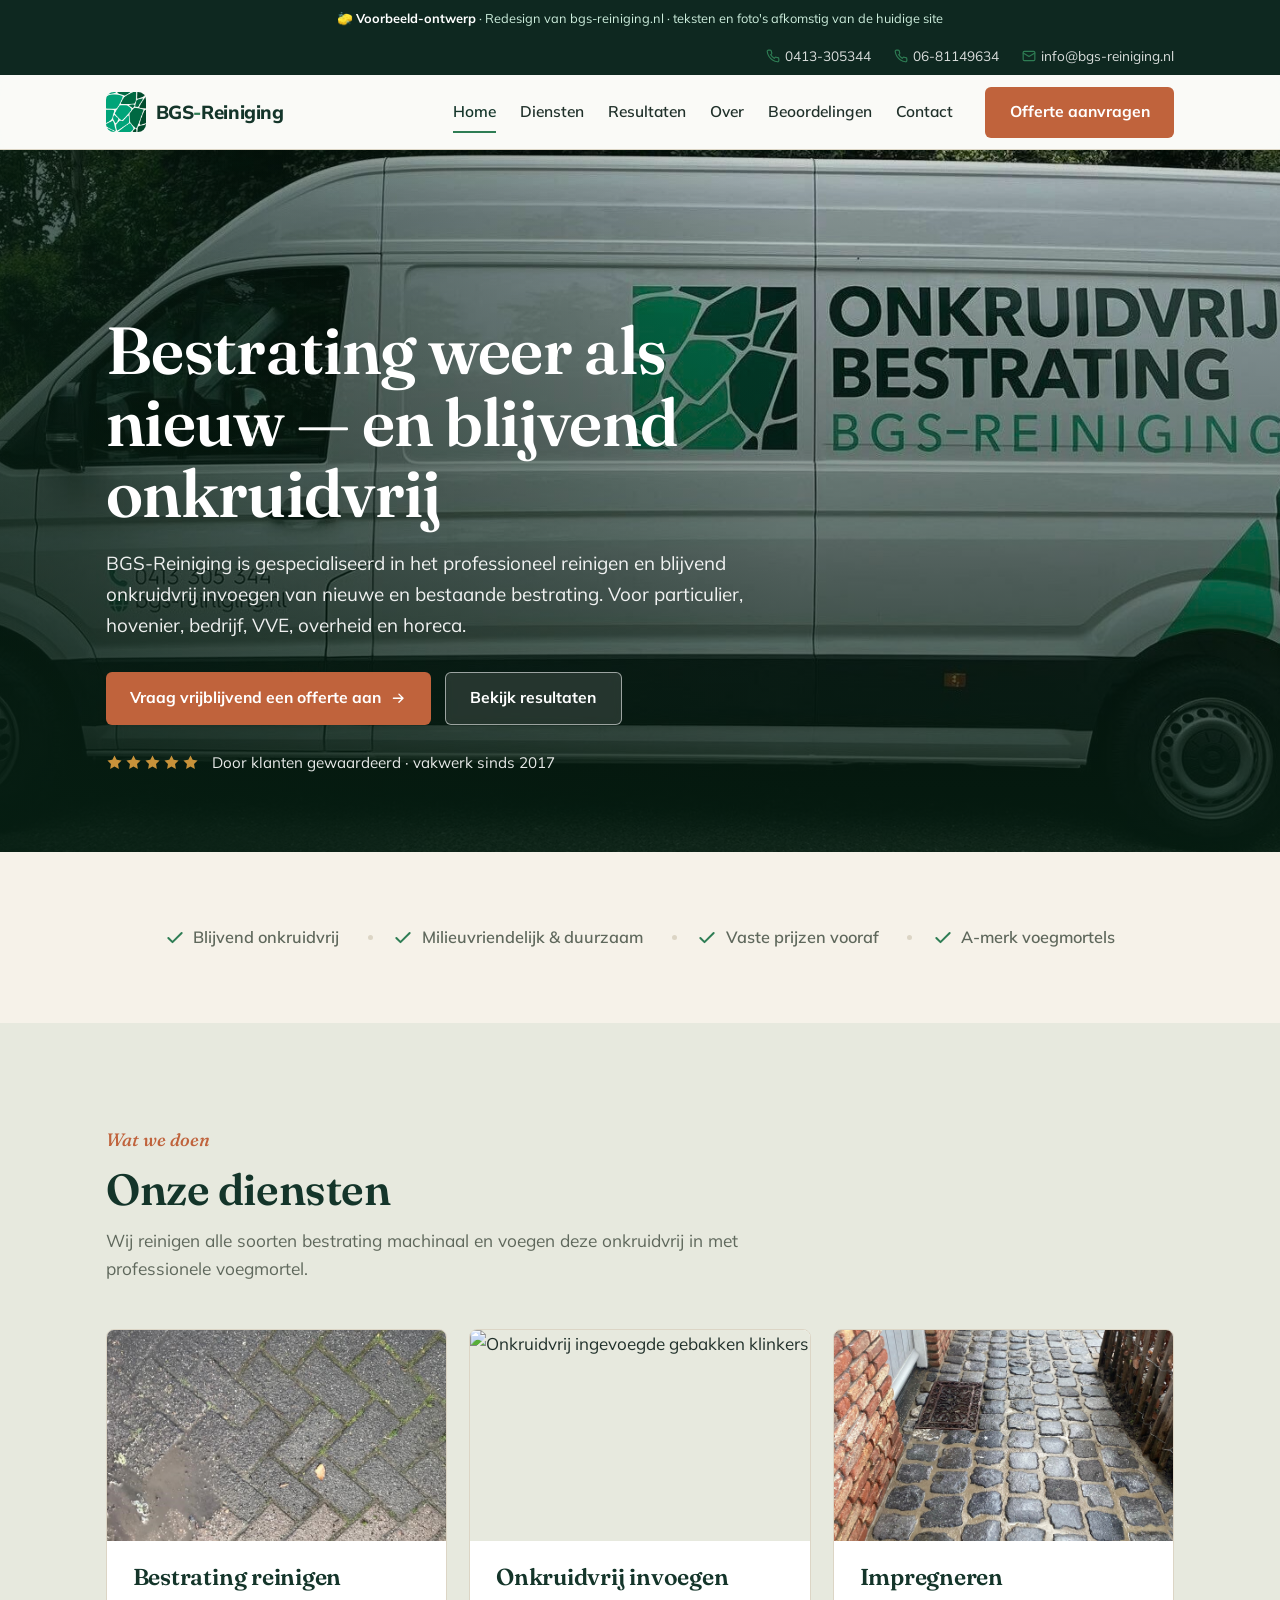
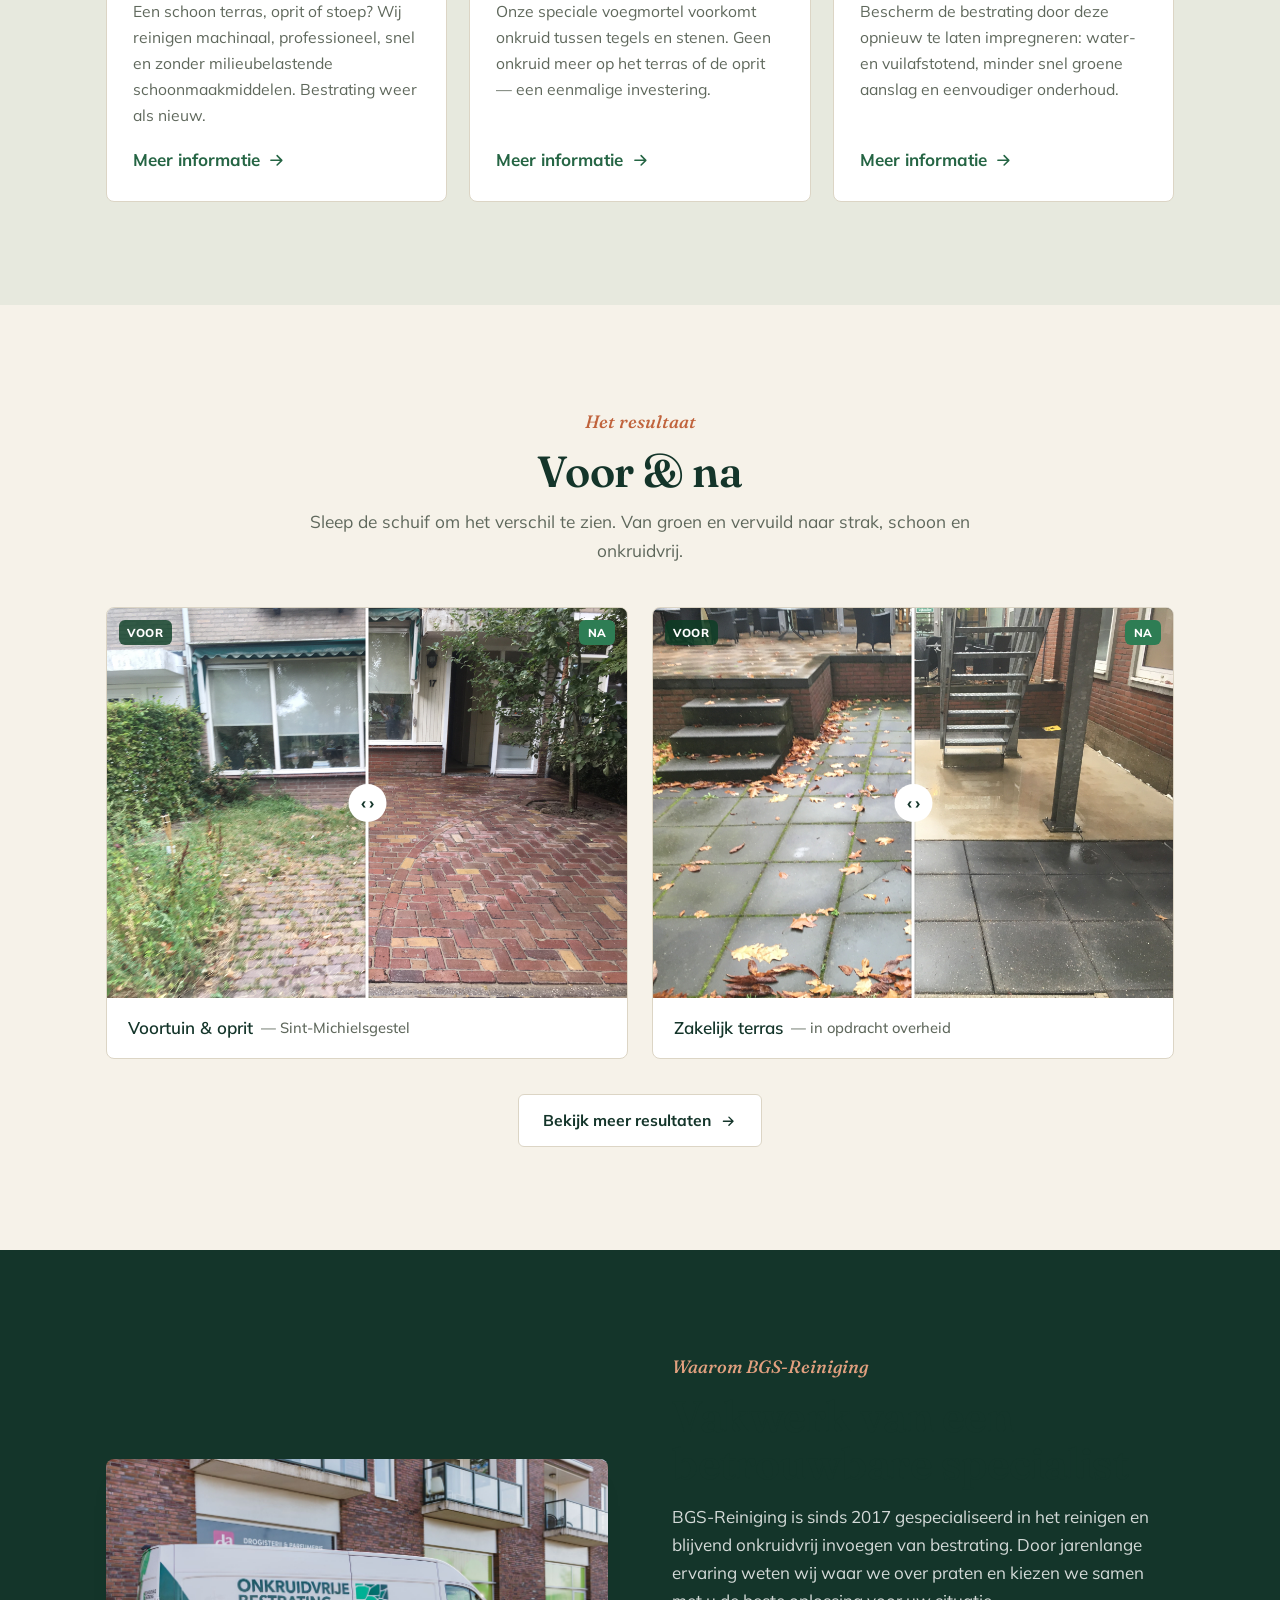
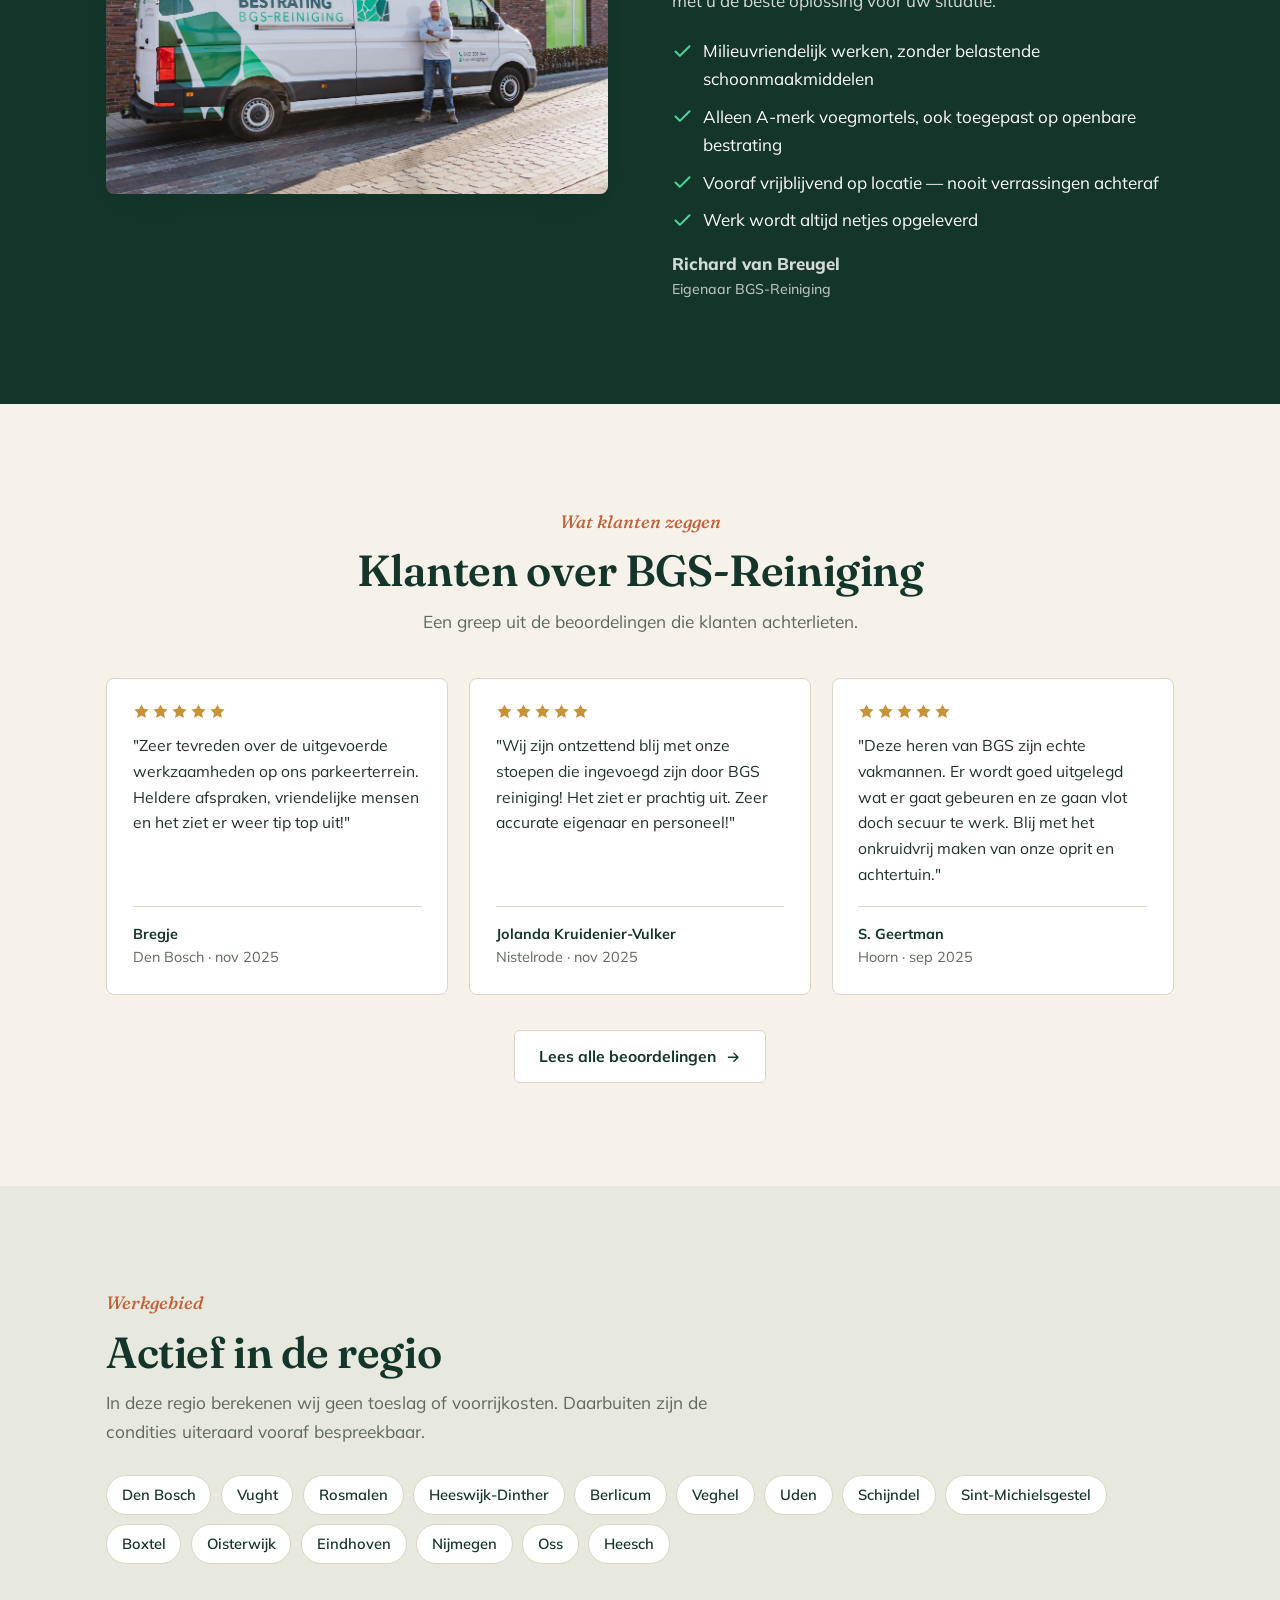
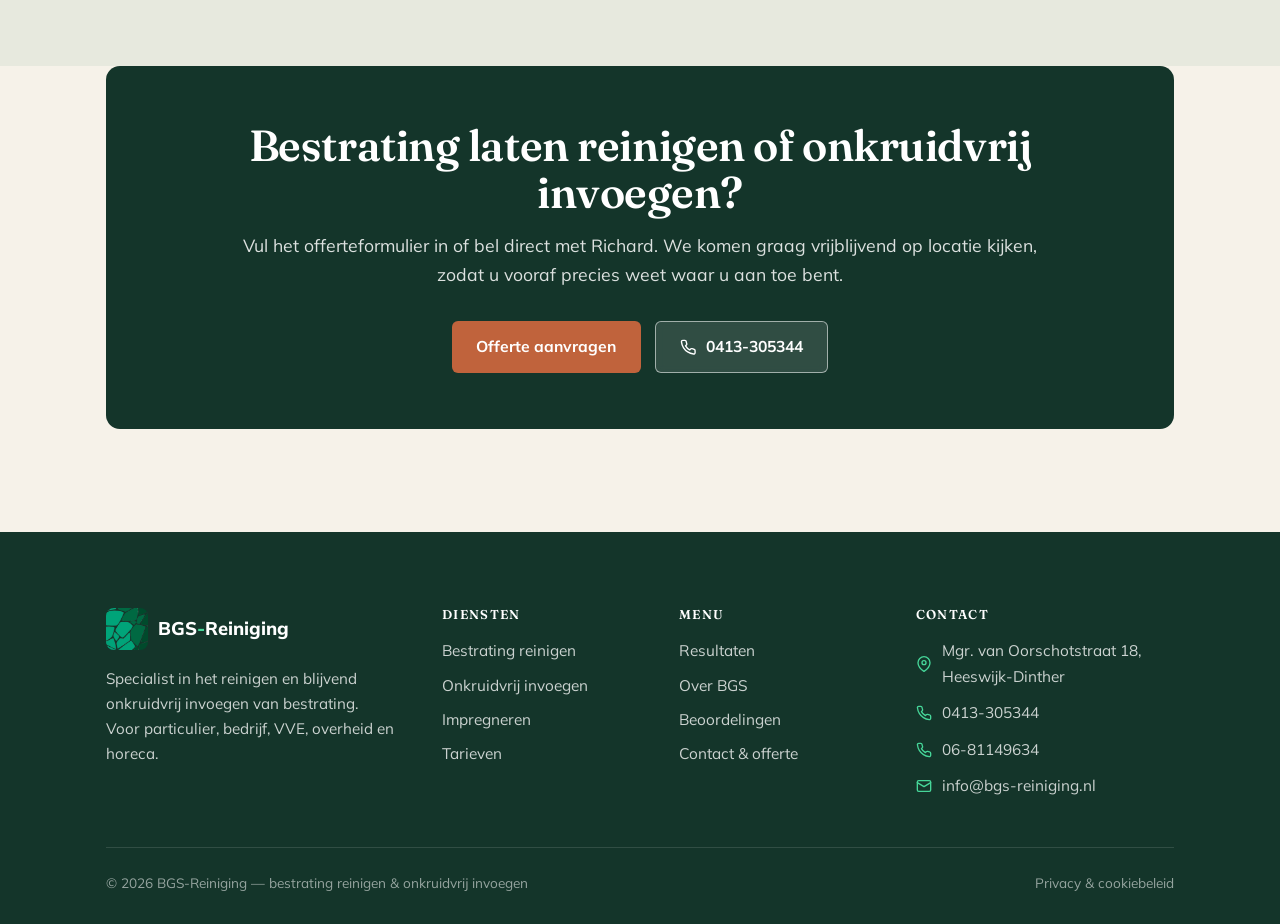
==== index.html @ 6a66f5b5 "BGS-Reiniging website" ====
<!DOCTYPE html>
<html lang="nl">
<head>
<meta charset="UTF-8">
<meta name="viewport" content="width=device-width, initial-scale=1">
<title>BGS Reiniging — Bestrating reinigen &amp; onkruidvrij invoegen</title>
<meta name="description" content="BGS-Reiniging reinigt bestrating professioneel en voegt deze blijvend onkruidvrij in. Voor particulier, bedrijf, VVE, overheid en horeca. Vraag vrijblijvend een offerte aan.">
<link rel="icon" type="image/svg+xml" href="assets/img/favicon.svg">
<link rel="preconnect" href="https://fonts.googleapis.com">
<link rel="preconnect" href="https://fonts.gstatic.com" crossorigin>
<link href="https://fonts.googleapis.com/css2?family=Fraunces:opsz,wght@9..144,400;9..144,500;9..144,600;9..144,700&family=Mulish:wght@400;500;600;700&display=swap" rel="stylesheet">
<link rel="stylesheet" href="assets/css/styles.css">
</head>
<body>

<div class="preview-flag">🧽 <b>Voorbeeld-ontwerp</b> &middot; Redesign van bgs-reiniging.nl &middot; teksten en foto's afkomstig van de huidige site</div>

<div class="topbar">
  <div class="container">
    <a href="tel:0413305344"><svg viewBox="0 0 24 24" fill="none" stroke="currentColor" stroke-width="2" stroke-linecap="round" stroke-linejoin="round"><path d="M22 16.92v3a2 2 0 0 1-2.18 2 19.79 19.79 0 0 1-8.63-3.07 19.5 19.5 0 0 1-6-6 19.79 19.79 0 0 1-3.07-8.67A2 2 0 0 1 4.11 2h3a2 2 0 0 1 2 1.72c.13.96.36 1.9.7 2.81a2 2 0 0 1-.45 2.11L8.09 9.91a16 16 0 0 0 6 6l1.27-1.27a2 2 0 0 1 2.11-.45c.9.34 1.85.57 2.81.7A2 2 0 0 1 22 16.92z"/></svg> 0413-305344</a>
    <a href="tel:0681149634"><svg viewBox="0 0 24 24" fill="none" stroke="currentColor" stroke-width="2" stroke-linecap="round" stroke-linejoin="round"><path d="M22 16.92v3a2 2 0 0 1-2.18 2 19.79 19.79 0 0 1-8.63-3.07 19.5 19.5 0 0 1-6-6 19.79 19.79 0 0 1-3.07-8.67A2 2 0 0 1 4.11 2h3a2 2 0 0 1 2 1.72c.13.96.36 1.9.7 2.81a2 2 0 0 1-.45 2.11L8.09 9.91a16 16 0 0 0 6 6l1.27-1.27a2 2 0 0 1 2.11-.45c.9.34 1.85.57 2.81.7A2 2 0 0 1 22 16.92z"/></svg> 06-81149634</a>
    <a href="mailto:info@bgs-reiniging.nl"><svg viewBox="0 0 24 24" fill="none" stroke="currentColor" stroke-width="2" stroke-linecap="round" stroke-linejoin="round"><rect x="2" y="4" width="20" height="16" rx="2"/><path d="m22 7-10 6L2 7"/></svg> info@bgs-reiniging.nl</a>
  </div>
</div>

<header class="site-header">
  <div class="container nav">
    <a href="index.html" class="brand" aria-label="BGS-Reiniging — home"><img src="assets/img/logo.png" alt=""><b>BGS<span>-</span>Reiniging</b></a>
    <nav class="nav-links" aria-label="Hoofdmenu">
      <a href="index.html">Home</a>
      <a href="diensten.html">Diensten</a>
      <a href="resultaten.html">Resultaten</a>
      <a href="over.html">Over</a>
      <a href="beoordelingen.html">Beoordelingen</a>
      <a href="contact.html">Contact</a>
      <a href="contact.html" class="btn btn--primary">Offerte aanvragen</a>
    </nav>
    <div class="nav-cta">
      <a href="contact.html" class="btn btn--primary">Offerte aanvragen</a>
    </div>
    <button class="nav-toggle" aria-label="Menu openen" aria-expanded="false"><span></span></button>
  </div>
</header>

<!-- HERO -->
<section class="hero">
  <div class="hero__media"><img src="assets/img/bus.jpg" alt="Bedrijfsbus van BGS-Reiniging met eigenaar Richard van Breugel"></div>
  <div class="container">
    <div class="hero__inner reveal">
      <h1>Bestrating weer als nieuw &mdash; en blijvend onkruidvrij</h1>
      <p>BGS-Reiniging is gespecialiseerd in het professioneel reinigen en blijvend onkruidvrij invoegen van nieuwe en bestaande bestrating. Voor particulier, hovenier, bedrijf, VVE, overheid en horeca.</p>
      <div class="hero__cta">
        <a href="contact.html" class="btn btn--primary">Vraag vrijblijvend een offerte aan
          <svg viewBox="0 0 24 24" fill="none" stroke="currentColor" stroke-width="2" stroke-linecap="round" stroke-linejoin="round"><path d="M5 12h14M13 6l6 6-6 6"/></svg></a>
        <a href="resultaten.html" class="btn btn--ghost">Bekijk resultaten</a>
      </div>
      <div class="hero__trust">
        <span class="stars" aria-hidden="true">
          <svg viewBox="0 0 24 24" fill="currentColor"><path d="m12 2 3.09 6.26L22 9.27l-5 4.87 1.18 6.88L12 17.77l-6.18 3.25L7 14.14 2 9.27l6.91-1.01z"/></svg>
          <svg viewBox="0 0 24 24" fill="currentColor"><path d="m12 2 3.09 6.26L22 9.27l-5 4.87 1.18 6.88L12 17.77l-6.18 3.25L7 14.14 2 9.27l6.91-1.01z"/></svg>
          <svg viewBox="0 0 24 24" fill="currentColor"><path d="m12 2 3.09 6.26L22 9.27l-5 4.87 1.18 6.88L12 17.77l-6.18 3.25L7 14.14 2 9.27l6.91-1.01z"/></svg>
          <svg viewBox="0 0 24 24" fill="currentColor"><path d="m12 2 3.09 6.26L22 9.27l-5 4.87 1.18 6.88L12 17.77l-6.18 3.25L7 14.14 2 9.27l6.91-1.01z"/></svg>
          <svg viewBox="0 0 24 24" fill="currentColor"><path d="m12 2 3.09 6.26L22 9.27l-5 4.87 1.18 6.88L12 17.77l-6.18 3.25L7 14.14 2 9.27l6.91-1.01z"/></svg>
        </span>
        Door klanten gewaardeerd &middot; vakwerk sinds 2017
      </div>
    </div>
  </div>
</section>

<!-- USP -->
<section class="section--tight bg-paper">
  <div class="container">
    <ul class="usp-row reveal">
      <li><svg viewBox="0 0 24 24" fill="none" stroke="currentColor" stroke-width="2.4" stroke-linecap="round" stroke-linejoin="round"><path d="M20 6 9 17l-5-5"/></svg> Blijvend onkruidvrij</li>
      <li><svg viewBox="0 0 24 24" fill="none" stroke="currentColor" stroke-width="2.4" stroke-linecap="round" stroke-linejoin="round"><path d="M20 6 9 17l-5-5"/></svg> Milieuvriendelijk &amp; duurzaam</li>
      <li><svg viewBox="0 0 24 24" fill="none" stroke="currentColor" stroke-width="2.4" stroke-linecap="round" stroke-linejoin="round"><path d="M20 6 9 17l-5-5"/></svg> Vaste prijzen vooraf</li>
      <li><svg viewBox="0 0 24 24" fill="none" stroke="currentColor" stroke-width="2.4" stroke-linecap="round" stroke-linejoin="round"><path d="M20 6 9 17l-5-5"/></svg> A-merk voegmortels</li>
    </ul>
  </div>
</section>

<!-- DIENSTEN -->
<section class="section bg-mint">
  <div class="container">
    <div class="section-head reveal">
      <span class="eyebrow">Wat we doen</span>
      <h2>Onze diensten</h2>
      <p>Wij reinigen alle soorten bestrating machinaal en voegen deze onkruidvrij in met professionele voegmortel.</p>
    </div>
    <div class="cards">
      <article class="card reveal">
        <div class="card__media"><img src="assets/img/projecten/klinkers.jpg" alt="Oude klinkers half gereinigd"></div>
        <div class="card__body">
          <h3>Bestrating reinigen</h3>
          <p>Een schoon terras, oprit of stoep? Wij reinigen machinaal, professioneel, snel en zonder milieubelastende schoonmaakmiddelen. Bestrating weer als nieuw.</p>
          <a href="diensten.html#reinigen" class="link-arrow">Meer informatie <svg viewBox="0 0 24 24" fill="none" stroke="currentColor" stroke-width="2" stroke-linecap="round" stroke-linejoin="round"><path d="M5 12h14M13 6l6 6-6 6"/></svg></a>
        </div>
      </article>
      <article class="card reveal">
        <div class="card__media"><img src="assets/img/dienst-onkruid.jpg" alt="Onkruidvrij ingevoegde gebakken klinkers"></div>
        <div class="card__body">
          <h3>Onkruidvrij invoegen</h3>
          <p>Onze speciale voegmortel voorkomt onkruid tussen tegels en stenen. Geen onkruid meer op het terras of de oprit &mdash; een eenmalige investering.</p>
          <a href="diensten.html#onkruidvrij" class="link-arrow">Meer informatie <svg viewBox="0 0 24 24" fill="none" stroke="currentColor" stroke-width="2" stroke-linecap="round" stroke-linejoin="round"><path d="M5 12h14M13 6l6 6-6 6"/></svg></a>
        </div>
      </article>
      <article class="card reveal">
        <div class="card__media"><img src="assets/img/projecten/portfolio8.jpg" alt="Gereinigde en geïmpregneerde kinderkopjes"></div>
        <div class="card__body">
          <h3>Impregneren</h3>
          <p>Bescherm de bestrating door deze opnieuw te laten impregneren: water- en vuilafstotend, minder snel groene aanslag en eenvoudiger onderhoud.</p>
          <a href="diensten.html#impregneren" class="link-arrow">Meer informatie <svg viewBox="0 0 24 24" fill="none" stroke="currentColor" stroke-width="2" stroke-linecap="round" stroke-linejoin="round"><path d="M5 12h14M13 6l6 6-6 6"/></svg></a>
        </div>
      </article>
    </div>
  </div>
</section>

<!-- VOOR / NA -->
<section class="section bg-paper">
  <div class="container">
    <div class="section-head section-head--center reveal">
      <span class="eyebrow eyebrow--center">Het resultaat</span>
      <h2>Voor &amp; na</h2>
      <p>Sleep de schuif om het verschil te zien. Van groen en vervuild naar strak, schoon en onkruidvrij.</p>
    </div>
    <div class="ba-grid reveal">
      <div class="ba">
        <div class="ba__viewer">
          <img src="assets/img/projecten/smg-voor.jpg" alt="Bestrating vóór behandeling">
          <img class="ba__after" src="assets/img/projecten/smg-na.jpg" alt="Bestrating na reinigen en invoegen">
          <span class="ba__tag ba__tag--before">Voor</span>
          <span class="ba__tag ba__tag--after">Na</span>
          <span class="ba__divider"></span>
          <input class="ba__range" type="range" min="0" max="100" value="50" aria-label="Voor en na vergelijken">
        </div>
        <div class="ba__caption">Voortuin &amp; oprit <span>— Sint-Michielsgestel</span></div>
      </div>
      <div class="ba">
        <div class="ba__viewer">
          <img src="assets/img/projecten/overheid-voor.jpg" alt="Zakelijk terras vóór behandeling">
          <img class="ba__after" src="assets/img/projecten/overheid-na.jpg" alt="Zakelijk terras na reinigen">
          <span class="ba__tag ba__tag--before">Voor</span>
          <span class="ba__tag ba__tag--after">Na</span>
          <span class="ba__divider"></span>
          <input class="ba__range" type="range" min="0" max="100" value="50" aria-label="Voor en na vergelijken">
        </div>
        <div class="ba__caption">Zakelijk terras <span>— in opdracht overheid</span></div>
      </div>
    </div>
    <div class="reviews-cta"><a href="resultaten.html" class="btn btn--outline">Bekijk meer resultaten
      <svg viewBox="0 0 24 24" fill="none" stroke="currentColor" stroke-width="2" stroke-linecap="round" stroke-linejoin="round"><path d="M5 12h14M13 6l6 6-6 6"/></svg></a></div>
  </div>
</section>

<!-- WAAROM / OVER -->
<section class="section bg-forest">
  <div class="container">
    <div class="split">
      <div class="split__media"><img src="assets/img/richard.jpg" alt="Richard van Breugel, eigenaar van BGS-Reiniging"></div>
      <div>
        <span class="eyebrow">Waarom BGS-Reiniging</span>
        <h2>Vakwerk van een betrouwbare specialist</h2>
        <p>BGS-Reiniging is sinds 2017 gespecialiseerd in het reinigen en blijvend onkruidvrij invoegen van bestrating. Door jarenlange ervaring weten wij waar we over praten en kiezen we samen met u de beste oplossing voor uw situatie.</p>
        <ul class="feats">
          <li><svg viewBox="0 0 24 24" fill="none" stroke="currentColor" stroke-width="2.4" stroke-linecap="round" stroke-linejoin="round"><path d="M20 6 9 17l-5-5"/></svg> Milieuvriendelijk werken, zonder belastende schoonmaakmiddelen</li>
          <li><svg viewBox="0 0 24 24" fill="none" stroke="currentColor" stroke-width="2.4" stroke-linecap="round" stroke-linejoin="round"><path d="M20 6 9 17l-5-5"/></svg> Alleen A-merk voegmortels, ook toegepast op openbare bestrating</li>
          <li><svg viewBox="0 0 24 24" fill="none" stroke="currentColor" stroke-width="2.4" stroke-linecap="round" stroke-linejoin="round"><path d="M20 6 9 17l-5-5"/></svg> Vooraf vrijblijvend op locatie &mdash; nooit verrassingen achteraf</li>
          <li><svg viewBox="0 0 24 24" fill="none" stroke="currentColor" stroke-width="2.4" stroke-linecap="round" stroke-linejoin="round"><path d="M20 6 9 17l-5-5"/></svg> Werk wordt altijd netjes opgeleverd</li>
        </ul>
        <p class="signature">Richard van Breugel<small>Eigenaar BGS-Reiniging</small></p>
      </div>
    </div>
  </div>
</section>

<!-- REVIEWS -->
<section class="section bg-paper">
  <div class="container">
    <div class="section-head section-head--center reveal">
      <span class="eyebrow eyebrow--center">Wat klanten zeggen</span>
      <h2>Klanten over BGS-Reiniging</h2>
      <p>Een greep uit de beoordelingen die klanten achterlieten.</p>
    </div>
    <div class="reviews">
      <article class="review reveal">
        <span class="stars" aria-hidden="true"><svg viewBox="0 0 24 24" fill="currentColor"><path d="m12 2 3.09 6.26L22 9.27l-5 4.87 1.18 6.88L12 17.77l-6.18 3.25L7 14.14 2 9.27l6.91-1.01z"/></svg><svg viewBox="0 0 24 24" fill="currentColor"><path d="m12 2 3.09 6.26L22 9.27l-5 4.87 1.18 6.88L12 17.77l-6.18 3.25L7 14.14 2 9.27l6.91-1.01z"/></svg><svg viewBox="0 0 24 24" fill="currentColor"><path d="m12 2 3.09 6.26L22 9.27l-5 4.87 1.18 6.88L12 17.77l-6.18 3.25L7 14.14 2 9.27l6.91-1.01z"/></svg><svg viewBox="0 0 24 24" fill="currentColor"><path d="m12 2 3.09 6.26L22 9.27l-5 4.87 1.18 6.88L12 17.77l-6.18 3.25L7 14.14 2 9.27l6.91-1.01z"/></svg><svg viewBox="0 0 24 24" fill="currentColor"><path d="m12 2 3.09 6.26L22 9.27l-5 4.87 1.18 6.88L12 17.77l-6.18 3.25L7 14.14 2 9.27l6.91-1.01z"/></svg></span>
        <p>"Zeer tevreden over de uitgevoerde werkzaamheden op ons parkeerterrein. Heldere afspraken, vriendelijke mensen en het ziet er weer tip top uit!"</p>
        <div class="review__by"><b>Bregje</b><span>Den Bosch &middot; nov 2025</span></div>
      </article>
      <article class="review reveal">
        <span class="stars" aria-hidden="true"><svg viewBox="0 0 24 24" fill="currentColor"><path d="m12 2 3.09 6.26L22 9.27l-5 4.87 1.18 6.88L12 17.77l-6.18 3.25L7 14.14 2 9.27l6.91-1.01z"/></svg><svg viewBox="0 0 24 24" fill="currentColor"><path d="m12 2 3.09 6.26L22 9.27l-5 4.87 1.18 6.88L12 17.77l-6.18 3.25L7 14.14 2 9.27l6.91-1.01z"/></svg><svg viewBox="0 0 24 24" fill="currentColor"><path d="m12 2 3.09 6.26L22 9.27l-5 4.87 1.18 6.88L12 17.77l-6.18 3.25L7 14.14 2 9.27l6.91-1.01z"/></svg><svg viewBox="0 0 24 24" fill="currentColor"><path d="m12 2 3.09 6.26L22 9.27l-5 4.87 1.18 6.88L12 17.77l-6.18 3.25L7 14.14 2 9.27l6.91-1.01z"/></svg><svg viewBox="0 0 24 24" fill="currentColor"><path d="m12 2 3.09 6.26L22 9.27l-5 4.87 1.18 6.88L12 17.77l-6.18 3.25L7 14.14 2 9.27l6.91-1.01z"/></svg></span>
        <p>"Wij zijn ontzettend blij met onze stoepen die ingevoegd zijn door BGS reiniging! Het ziet er prachtig uit. Zeer accurate eigenaar en personeel!"</p>
        <div class="review__by"><b>Jolanda Kruidenier-Vulker</b><span>Nistelrode &middot; nov 2025</span></div>
      </article>
      <article class="review reveal">
        <span class="stars" aria-hidden="true"><svg viewBox="0 0 24 24" fill="currentColor"><path d="m12 2 3.09 6.26L22 9.27l-5 4.87 1.18 6.88L12 17.77l-6.18 3.25L7 14.14 2 9.27l6.91-1.01z"/></svg><svg viewBox="0 0 24 24" fill="currentColor"><path d="m12 2 3.09 6.26L22 9.27l-5 4.87 1.18 6.88L12 17.77l-6.18 3.25L7 14.14 2 9.27l6.91-1.01z"/></svg><svg viewBox="0 0 24 24" fill="currentColor"><path d="m12 2 3.09 6.26L22 9.27l-5 4.87 1.18 6.88L12 17.77l-6.18 3.25L7 14.14 2 9.27l6.91-1.01z"/></svg><svg viewBox="0 0 24 24" fill="currentColor"><path d="m12 2 3.09 6.26L22 9.27l-5 4.87 1.18 6.88L12 17.77l-6.18 3.25L7 14.14 2 9.27l6.91-1.01z"/></svg><svg viewBox="0 0 24 24" fill="currentColor"><path d="m12 2 3.09 6.26L22 9.27l-5 4.87 1.18 6.88L12 17.77l-6.18 3.25L7 14.14 2 9.27l6.91-1.01z"/></svg></span>
        <p>"Deze heren van BGS zijn echte vakmannen. Er wordt goed uitgelegd wat er gaat gebeuren en ze gaan vlot doch secuur te werk. Blij met het onkruidvrij maken van onze oprit en achtertuin."</p>
        <div class="review__by"><b>S. Geertman</b><span>Hoorn &middot; sep 2025</span></div>
      </article>
    </div>
    <div class="reviews-cta"><a href="beoordelingen.html" class="btn btn--outline">Lees alle beoordelingen
      <svg viewBox="0 0 24 24" fill="none" stroke="currentColor" stroke-width="2" stroke-linecap="round" stroke-linejoin="round"><path d="M5 12h14M13 6l6 6-6 6"/></svg></a></div>
  </div>
</section>

<!-- WERKGEBIED -->
<section class="section bg-mint">
  <div class="container">
    <div class="section-head reveal">
      <span class="eyebrow">Werkgebied</span>
      <h2>Actief in de regio</h2>
      <p>In deze regio berekenen wij geen toeslag of voorrijkosten. Daarbuiten zijn de condities uiteraard vooraf bespreekbaar.</p>
    </div>
    <ul class="regions reveal">
      <li>Den Bosch</li><li>Vught</li><li>Rosmalen</li><li>Heeswijk-Dinther</li><li>Berlicum</li><li>Veghel</li><li>Uden</li><li>Schijndel</li><li>Sint-Michielsgestel</li><li>Boxtel</li><li>Oisterwijk</li><li>Eindhoven</li><li>Nijmegen</li><li>Oss</li><li>Heesch</li>
    </ul>
  </div>
</section>

<!-- CTA -->
<section class="section bg-paper" style="padding-top:0">
  <div class="container">
    <div class="cta reveal">
      <h2>Bestrating laten reinigen of onkruidvrij invoegen?</h2>
      <p>Vul het offerteformulier in of bel direct met Richard. We komen graag vrijblijvend op locatie kijken, zodat u vooraf precies weet waar u aan toe bent.</p>
      <div class="cta__row">
        <a href="contact.html" class="btn btn--primary">Offerte aanvragen</a>
        <a href="tel:0413305344" class="btn btn--ghost">
          <svg viewBox="0 0 24 24" fill="none" stroke="currentColor" stroke-width="2" stroke-linecap="round" stroke-linejoin="round"><path d="M22 16.92v3a2 2 0 0 1-2.18 2 19.79 19.79 0 0 1-8.63-3.07 19.5 19.5 0 0 1-6-6 19.79 19.79 0 0 1-3.07-8.67A2 2 0 0 1 4.11 2h3a2 2 0 0 1 2 1.72c.13.96.36 1.9.7 2.81a2 2 0 0 1-.45 2.11L8.09 9.91a16 16 0 0 0 6 6l1.27-1.27a2 2 0 0 1 2.11-.45c.9.34 1.85.57 2.81.7A2 2 0 0 1 22 16.92z"/></svg>
          0413-305344
        </a>
      </div>
    </div>
  </div>
</section>

<footer class="site-footer">
  <div class="container">
    <div class="footer-grid">
      <div>
        <div class="footer-brand"><img src="assets/img/logo.png" alt=""><b>BGS<span>-</span>Reiniging</b></div>
        <p class="about-text">Specialist in het reinigen en blijvend onkruidvrij invoegen van bestrating. Voor particulier, bedrijf, VVE, overheid en horeca.</p>
      </div>
      <div>
        <h4>Diensten</h4>
        <nav class="footer-links">
          <a href="diensten.html#reinigen">Bestrating reinigen</a>
          <a href="diensten.html#onkruidvrij">Onkruidvrij invoegen</a>
          <a href="diensten.html#impregneren">Impregneren</a>
          <a href="diensten.html#tarieven">Tarieven</a>
        </nav>
      </div>
      <div>
        <h4>Menu</h4>
        <nav class="footer-links">
          <a href="resultaten.html">Resultaten</a>
          <a href="over.html">Over BGS</a>
          <a href="beoordelingen.html">Beoordelingen</a>
          <a href="contact.html">Contact &amp; offerte</a>
        </nav>
      </div>
      <div>
        <h4>Contact</h4>
        <div class="footer-contact">
          <span class="row"><svg viewBox="0 0 24 24" fill="none" stroke="currentColor" stroke-width="2" stroke-linecap="round" stroke-linejoin="round"><path d="M21 10c0 7-9 13-9 13s-9-6-9-13a9 9 0 0 1 18 0z"/><circle cx="12" cy="10" r="3"/></svg> Mgr. van Oorschotstraat 18, Heeswijk-Dinther</span>
          <a class="row" href="tel:0413305344"><svg viewBox="0 0 24 24" fill="none" stroke="currentColor" stroke-width="2" stroke-linecap="round" stroke-linejoin="round"><path d="M22 16.92v3a2 2 0 0 1-2.18 2 19.79 19.79 0 0 1-8.63-3.07 19.5 19.5 0 0 1-6-6 19.79 19.79 0 0 1-3.07-8.67A2 2 0 0 1 4.11 2h3a2 2 0 0 1 2 1.72c.13.96.36 1.9.7 2.81a2 2 0 0 1-.45 2.11L8.09 9.91a16 16 0 0 0 6 6l1.27-1.27a2 2 0 0 1 2.11-.45c.9.34 1.85.57 2.81.7A2 2 0 0 1 22 16.92z"/></svg> 0413-305344</a>
          <a class="row" href="tel:0681149634"><svg viewBox="0 0 24 24" fill="none" stroke="currentColor" stroke-width="2" stroke-linecap="round" stroke-linejoin="round"><path d="M22 16.92v3a2 2 0 0 1-2.18 2 19.79 19.79 0 0 1-8.63-3.07 19.5 19.5 0 0 1-6-6 19.79 19.79 0 0 1-3.07-8.67A2 2 0 0 1 4.11 2h3a2 2 0 0 1 2 1.72c.13.96.36 1.9.7 2.81a2 2 0 0 1-.45 2.11L8.09 9.91a16 16 0 0 0 6 6l1.27-1.27a2 2 0 0 1 2.11-.45c.9.34 1.85.57 2.81.7A2 2 0 0 1 22 16.92z"/></svg> 06-81149634</a>
          <a class="row" href="mailto:info@bgs-reiniging.nl"><svg viewBox="0 0 24 24" fill="none" stroke="currentColor" stroke-width="2" stroke-linecap="round" stroke-linejoin="round"><rect x="2" y="4" width="20" height="16" rx="2"/><path d="m22 7-10 6L2 7"/></svg> info@bgs-reiniging.nl</a>
        </div>
      </div>
    </div>
    <div class="footer-bottom">
      <span>© <span data-year>2026</span> BGS-Reiniging — bestrating reinigen &amp; onkruidvrij invoegen</span>
      <span><a href="#">Privacy &amp; cookiebeleid</a></span>
    </div>
  </div>
</footer>

<script src="assets/js/main.js"></script>
</body>
</html>
---- assets/css/styles.css ----
/* ===========================================================
   BGS Reiniging — redesign (preview)
   Sfeer: fris & clean, vertrouwd · merkgroen · modern & helder
   =========================================================== */

/* ---------- Tokens ---------- */
:root {
  --emerald:   #2E7D54;   /* gedempt natuurlijk groen       */
  --emerald-600:#256544;  /* hover                          */
  --forest:    #14352A;   /* diep groen koppen / footer     */
  --forest-700:#0E2820;
  --clay:      #C0633C;   /* warm klei/terracotta accent    */
  --mint:      #E7E9DE;   /* zachte salie-sectie            */
  --paper:     #F6F2E9;   /* warm papierwit                 */
  --ink:       #20302A;   /* bodytekst                      */
  --muted:     #5F685C;   /* secundaire tekst               */
  --line:      #DCD5C5;   /* warme hairline-rand            */
  --amber:     #C8923A;   /* sterren / review-accent        */
  --white:     #ffffff;

  --radius:    8px;
  --radius-sm: 5px;
  --radius-lg: 14px;
  --shadow:    0 12px 30px -24px rgba(20, 40, 30, .4);
  --shadow-sm: none;

  --maxw: 1180px;
  --gutter: clamp(20px, 5vw, 56px);

  --font:         "Mulish", system-ui, -apple-system, "Segoe UI", Roboto, sans-serif;
  --font-display: "Fraunces", Georgia, "Times New Roman", serif;
  --h1: clamp(2.4rem, 5.2vw, 4.2rem);
  --h2: clamp(1.9rem, 3.4vw, 2.85rem);
  --h3: clamp(1.25rem, 1.8vw, 1.55rem);

  --ease: cubic-bezier(.4, 0, .2, 1);
}

/* ---------- Reset ---------- */
*, *::before, *::after { box-sizing: border-box; }
* { margin: 0; }
html { scroll-behavior: smooth; -webkit-text-size-adjust: 100%; }
body {
  font-family: var(--font);
  color: var(--ink);
  background: var(--paper);
  line-height: 1.65;
  font-size: 1.0625rem;
  -webkit-font-smoothing: antialiased;
  text-rendering: optimizeLegibility;
}
img, svg, video { display: block; max-width: 100%; }
img { height: auto; }
a { color: inherit; text-decoration: none; }
ul { list-style: none; padding: 0; }
button { font: inherit; cursor: pointer; border: 0; background: none; }
h1, h2, h3, h4 {
  font-family: var(--font-display);
  color: var(--forest);
  line-height: 1.08;
  letter-spacing: -.01em;
  font-weight: 600;
}

/* ---------- Layout helpers ---------- */
.container { width: 100%; max-width: var(--maxw); margin-inline: auto; padding-inline: var(--gutter); }
.section { padding-block: clamp(60px, 8vw, 110px); }
.section--tight { padding-block: clamp(44px, 6vw, 72px); }
.bg-mint  { background: var(--mint); }
.bg-paper { background: var(--paper); }
.bg-forest{ background: var(--forest); color: #fff; }

.eyebrow {
  display: inline-flex; align-items: center; gap: .55em;
  font-family: var(--font-display); font-style: italic;
  text-transform: none; letter-spacing: 0;
  font-size: 1.12rem; font-weight: 500; color: var(--clay);
  margin-bottom: .7rem;
}
.eyebrow::before { display: none; }
.eyebrow--center { justify-content: center; }
.bg-forest .eyebrow { color: #E2A07F; }

.section-head { max-width: 660px; }
.section-head--center { margin-inline: auto; text-align: center; }
.section-head h2 { font-size: var(--h2); }
.section-head p { color: var(--muted); margin-top: .85rem; font-size: 1.08rem; }
.bg-forest .section-head h2 { color: #fff; }
.bg-forest .section-head p { color: rgba(255,255,255,.82); }

.lead { font-size: 1.18rem; color: var(--muted); }

/* ---------- Buttons ---------- */
.btn {
  display: inline-flex; align-items: center; justify-content: center; gap: .55em;
  padding: .8em 1.55em; border-radius: 6px;
  font-weight: 700; font-size: .98rem;
  transition: transform .18s var(--ease), background .18s var(--ease), box-shadow .18s var(--ease), color .18s var(--ease), border-color .18s var(--ease);
  white-space: nowrap;
}
.btn svg { width: 1.05em; height: 1.05em; }
.btn--primary { background: var(--clay); color: #fff; }
.btn--primary:hover { background: #A8542F; transform: none; }
.btn--dark { background: var(--forest); color: #fff; }
.btn--dark:hover { background: var(--forest-700); transform: translateY(-2px); }
.btn--ghost { background: rgba(255,255,255,.12); color: #fff; border: 1.5px solid rgba(255,255,255,.55); backdrop-filter: blur(4px); }
.btn--ghost:hover { background: rgba(255,255,255,.22); transform: translateY(-2px); }
.btn--outline { border: 1.5px solid var(--line); color: var(--forest); background: #fff; }
.btn--outline:hover { border-color: var(--emerald); color: var(--emerald-600); transform: translateY(-2px); }

.link-arrow { display: inline-flex; align-items: center; gap: .45em; font-weight: 700; color: var(--emerald-600); }
.link-arrow svg { width: 1.1em; height: 1.1em; transition: transform .2s var(--ease); }
.link-arrow:hover svg { transform: translateX(4px); }

/* ---------- Header ---------- */
.topbar { background: var(--forest-700); color: rgba(255,255,255,.85); font-size: .85rem; }
.topbar .container { display: flex; gap: 1.4rem; align-items: center; justify-content: flex-end; height: 38px; flex-wrap: wrap; }
.topbar a { display: inline-flex; align-items: center; gap: .4em; }
.topbar a:hover { color: #fff; }
.topbar svg { width: 14px; height: 14px; color: var(--emerald); }

.site-header { position: sticky; top: 0; z-index: 50; background: rgba(250,251,249,.9); backdrop-filter: saturate(160%) blur(12px); border-bottom: 1px solid var(--line); }
.nav { display: flex; align-items: center; gap: 2rem; height: 74px; }
.brand { display: flex; align-items: center; gap: .6rem; flex-shrink: 0; }
.brand img { height: 40px; width: auto; border-radius: 8px; }
.brand b { font-weight: 800; color: var(--forest); font-size: 1.18rem; letter-spacing: -.02em; }
.brand b span { color: var(--emerald); }
.nav-links { display: flex; align-items: center; gap: 1.5rem; margin-left: auto; }
.nav-links a { font-weight: 600; font-size: .97rem; color: var(--ink); position: relative; padding-block: .4rem; }
.nav-links a::after { content: ""; position: absolute; left: 0; bottom: -2px; height: 2px; width: 0; background: var(--emerald); transition: width .2s var(--ease); }
.nav-links a:hover::after, .nav-links a.is-active::after { width: 100%; }
.nav-links a.is-active { color: var(--forest); }
.nav-cta { display: flex; align-items: center; gap: .8rem; }
.nav-links > .btn { display: none; }

.nav-toggle { display: none; width: 44px; height: 44px; border-radius: 10px; align-items: center; justify-content: center; margin-left: auto; }
.nav-toggle span, .nav-toggle span::before, .nav-toggle span::after { content: ""; display: block; width: 22px; height: 2px; background: var(--forest); border-radius: 2px; transition: transform .25s var(--ease), opacity .2s var(--ease); }
.nav-toggle span { position: relative; }
.nav-toggle span::before { position: absolute; top: -7px; }
.nav-toggle span::after { position: absolute; top: 7px; }
body.nav-open .nav-toggle span { background: transparent; }
body.nav-open .nav-toggle span::before { transform: translateY(7px) rotate(45deg); }
body.nav-open .nav-toggle span::after { transform: translateY(-7px) rotate(-45deg); }

/* ---------- Hero ---------- */
.hero { position: relative; min-height: clamp(520px, 78vh, 720px); display: flex; align-items: flex-end; color: #fff; overflow: hidden; }
.hero__media { position: absolute; inset: 0; z-index: -2; }
.hero__media img { width: 100%; height: 100%; object-fit: cover; }
.hero::after { content: ""; position: absolute; inset: 0; z-index: -1;
  background: linear-gradient(to top, rgba(6,30,18,.9) 0%, rgba(6,30,18,.5) 45%, rgba(6,30,18,.2) 100%),
              linear-gradient(to right, rgba(6,30,18,.6), rgba(6,30,18,0) 62%); }
.hero .container { padding-bottom: clamp(44px, 6vw, 80px); padding-top: 80px; }
.hero__inner { max-width: 660px; }
.hero h1 { color: #fff; font-size: var(--h1); }
.hero p { font-size: 1.18rem; color: rgba(255,255,255,.92); margin-top: 1.1rem; max-width: 40em; }
.hero__cta { display: flex; flex-wrap: wrap; gap: .9rem; margin-top: 1.9rem; }
.hero__trust { display: flex; align-items: center; gap: .8rem; margin-top: 1.6rem; font-size: .95rem; color: rgba(255,255,255,.9); flex-wrap: wrap; }
.stars { display: inline-flex; gap: 2px; color: var(--amber); }
.stars svg { width: 17px; height: 17px; }

/* ---------- USP strip ---------- */
.usp-row { display: flex; flex-wrap: wrap; justify-content: center; align-items: center; gap: .2rem 0; color: var(--muted); font-weight: 600; font-size: 1.02rem; }
.usp-row li { display: inline-flex; align-items: center; gap: .5em; }
.usp-row li svg { width: 20px; height: 20px; color: var(--emerald); }
.usp-row li::after { content: ""; width: 5px; height: 5px; border-radius: 50%; background: var(--line); margin: 0 1.3rem; }
.usp-row li:last-child::after { display: none; }
@media (max-width: 760px){ .usp-row li::after{ display:none } .usp-row{ flex-direction:column; gap:.7rem; align-items:flex-start } }

/* ---------- Service cards ---------- */
.cards { display: grid; grid-template-columns: repeat(3, 1fr); gap: 1.4rem; margin-top: 2.8rem; }
.card { background: #fff; border: 1px solid var(--line); border-radius: var(--radius); overflow: hidden; display: flex; flex-direction: column; transition: transform .22s var(--ease), box-shadow .22s var(--ease); }
.card:hover { border-color: var(--clay); }
.card__media { aspect-ratio: 16/10; overflow: hidden; background: var(--mint); }
.card__media img { width: 100%; height: 100%; object-fit: cover; transition: transform .5s var(--ease); }
.card:hover .card__media img { transform: scale(1.05); }
.card__body { padding: 1.5rem 1.6rem 1.7rem; display: flex; flex-direction: column; flex-grow: 1; }
.card h3 { font-size: var(--h3); }
.card p { color: var(--muted); font-size: .98rem; margin-top: .55rem; flex-grow: 1; }
.card .link-arrow { margin-top: 1.1rem; }

/* ---------- Before/After ---------- */
.ba-grid { display: grid; grid-template-columns: repeat(2, 1fr); gap: 1.5rem; margin-top: 2.6rem; }
.ba { border-radius: var(--radius); overflow: hidden; border: 1px solid var(--line); background: #fff; }
.ba__viewer { position: relative; aspect-ratio: 4/3; overflow: hidden; user-select: none; }
.ba__viewer img { position: absolute; inset: 0; width: 100%; height: 100%; object-fit: cover; pointer-events: none; }
.ba__after { clip-path: inset(0 0 0 50%); }
.ba__range { position: absolute; inset: 0; width: 100%; height: 100%; margin: 0; opacity: 0; cursor: ew-resize; }
.ba__divider { position: absolute; top: 0; bottom: 0; left: 50%; width: 3px; background: #fff; transform: translateX(-50%); pointer-events: none; box-shadow: 0 0 0 1px rgba(0,0,0,.1); }
.ba__divider::after { content: "‹ ›"; position: absolute; top: 50%; left: 50%; transform: translate(-50%,-50%); background: #fff; color: var(--forest); font-weight: 800; width: 38px; height: 38px; border-radius: 50%; display: grid; place-items: center; box-shadow: var(--shadow-sm); letter-spacing: -1px; }
.ba__tag { position: absolute; top: 12px; padding: .25em .7em; border-radius: 6px; font-size: .72rem; font-weight: 800; text-transform: uppercase; letter-spacing: .06em; color: #fff; }
.ba__tag--before { left: 12px; background: rgba(11,61,36,.8); }
.ba__tag--after { right: 12px; background: var(--emerald); }
.ba__caption { padding: 1rem 1.3rem; font-weight: 600; color: var(--forest); display: flex; align-items: center; gap: .5em; }
.ba__caption span { color: var(--muted); font-weight: 500; font-size: .92rem; }

/* ---------- Reviews ---------- */
.reviews { display: grid; grid-template-columns: repeat(3, 1fr); gap: 1.3rem; margin-top: 2.6rem; }
.review { background: #fff; border: 1px solid var(--line); border-radius: var(--radius); padding: 1.5rem 1.6rem; display: flex; flex-direction: column; }
.review .stars { margin-bottom: .8rem; }
.review p { color: var(--ink); font-size: .98rem; flex-grow: 1; }
.review__by { margin-top: 1.1rem; padding-top: 1rem; border-top: 1px solid var(--line); font-size: .9rem; }
.review__by b { color: var(--forest); display: block; }
.review__by span { color: var(--muted); }
.reviews-cta { text-align: center; margin-top: 2.2rem; }
.review--wide { grid-column: span 3; }

.rating-badge { display: inline-flex; align-items: center; gap: .7rem; background: #fff; border: 1px solid var(--line); border-radius: 999px; padding: .5rem 1.1rem .5rem .6rem; box-shadow: var(--shadow-sm); }
.rating-badge .num { background: var(--forest); color: #fff; font-weight: 800; border-radius: 999px; padding: .2em .7em; font-size: 1.05rem; }
.rating-badge .stars { margin: 0; }
.rating-badge small { color: var(--muted); }

/* ---------- Split / about ---------- */
.split { display: grid; grid-template-columns: 1fr 1fr; gap: clamp(2rem, 5vw, 4.5rem); align-items: center; }
.split--reverse .split__media { order: 2; }
.split__media img { border-radius: var(--radius); box-shadow: var(--shadow); width: 100%; object-fit: cover; }
.split h2 { font-size: var(--h2); }
.split p { color: var(--muted); margin-top: 1rem; }
.bg-forest .split p { color: rgba(255,255,255,.82); }
.feats { margin-top: 1.4rem; display: grid; gap: .6rem; }
.feats li { display: flex; gap: .65rem; align-items: flex-start; }
.feats svg { width: 21px; height: 21px; color: var(--emerald); flex-shrink: 0; margin-top: .2em; }
.bg-forest .feats svg { color: #46d699; }
.signature { margin-top: 1.6rem; font-weight: 800; color: var(--forest); }
.signature small { display: block; font-weight: 500; color: var(--muted); }
.bg-forest .signature { color:#fff } .bg-forest .signature small { color: rgba(255,255,255,.7); }

/* ---------- Stat row ---------- */
.stat-row { display: grid; grid-template-columns: repeat(3,1fr); gap: 1.2rem; margin-top: 2.4rem; }
.stat { background: #fff; border: 1px solid var(--line); border-radius: var(--radius); padding: 1.5rem; text-align: center; }
.stat b { display: block; font-size: 2.1rem; color: var(--emerald-600); line-height: 1; }
.stat span { color: var(--muted); font-size: .94rem; margin-top: .3rem; display: block; }

/* ---------- Region / werkgebied ---------- */
.regions { display: flex; flex-wrap: wrap; gap: .6rem; margin-top: 1.8rem; }
.regions li { background: #fff; border: 1px solid var(--line); border-radius: 999px; padding: .45em 1em; font-size: .92rem; font-weight: 600; color: var(--forest); }
.bg-mint .regions li { background: #fff; }

/* ---------- CTA band ---------- */
.cta { background: var(--forest); color: #fff; border-radius: var(--radius-lg); padding: clamp(2.25rem,5vw,3.5rem); text-align: center; }
.cta h2 { color: #fff; font-size: var(--h2); }
.cta p { margin: .9rem auto 0; max-width: 46em; color: rgba(255,255,255,.85); font-size: 1.1rem; }
.cta__row { display: flex; flex-wrap: wrap; gap: .9rem; justify-content: center; margin-top: 2rem; }

/* ---------- Page hero ---------- */
.page-hero { background: var(--forest); color: #fff; }
.page-hero .container { padding-block: clamp(52px, 7vw, 88px); }
.page-hero h1 { color: #fff; font-size: var(--h1); max-width: 18ch; }
.page-hero p { color: rgba(255,255,255,.82); margin-top: 1rem; max-width: 54ch; font-size: 1.12rem; }
.breadcrumb { font-size: .85rem; color: rgba(255,255,255,.6); margin-bottom: 1rem; }
.breadcrumb a:hover { color: #fff; }

/* ---------- Service detail ---------- */
.detail { display: grid; grid-template-columns: 1fr 1fr; gap: clamp(2rem,5vw,4rem); align-items: center; }
.detail:not(:last-child) { margin-bottom: clamp(3rem,6vw,5.5rem); }
.detail--reverse .detail__media { order: 2; }
.detail__media img { border-radius: var(--radius); box-shadow: var(--shadow); aspect-ratio: 4/3; object-fit: cover; width: 100%; }
.detail h2 { font-size: var(--h2); }
.detail p { color: var(--muted); margin-top: 1rem; }
.pill { display: inline-block; background: var(--mint); color: var(--emerald-600); font-weight: 700; font-size: .82rem; padding: .35em .9em; border-radius: 999px; margin-top: 1.4rem; }

/* ---------- Tarieven ---------- */
.rate-table { margin-top: 2.2rem; width: 100%; border-collapse: collapse; background: #fff; border: 1px solid var(--line); border-radius: var(--radius); overflow: hidden; }
.rate-table th, .rate-table td { text-align: left; padding: 1rem 1.4rem; border-bottom: 1px solid var(--line); }
.rate-table th { background: var(--mint); color: var(--forest); font-size: .85rem; text-transform: uppercase; letter-spacing: .05em; }
.rate-table tr:last-child td { border-bottom: 0; }
.rate-table td:last-child { font-weight: 800; color: var(--forest); white-space: nowrap; }
.rate-note { color: var(--muted); font-size: .92rem; margin-top: 1rem; }

/* ---------- Contact ---------- */
.contact-grid { display: grid; grid-template-columns: 1fr 1fr; gap: clamp(2rem,5vw,4rem); align-items: start; }
.field { display: grid; gap: .4rem; margin-bottom: 1.1rem; }
.field label { font-weight: 700; font-size: .92rem; color: var(--forest); }
.field input, .field textarea, .field select { font: inherit; padding: .8em 1em; border: 1.5px solid var(--line); border-radius: 10px; background: #fff; color: var(--ink); transition: border-color .15s var(--ease), box-shadow .15s var(--ease); }
.field input:focus, .field textarea:focus, .field select:focus { outline: none; border-color: var(--emerald); box-shadow: 0 0 0 3px rgba(26,151,104,.18); }
.field--row { display: grid; grid-template-columns: 1fr 1fr; gap: 1.1rem; }
.contact-info { display: grid; gap: 1.1rem; }
.contact-info .row { display: flex; gap: .9rem; align-items: flex-start; }
.contact-info .ico { width: 44px; height: 44px; border-radius: 10px; background: var(--mint); color: var(--emerald-600); display: grid; place-items: center; flex-shrink: 0; }
.contact-info .ico svg { width: 20px; height: 20px; }
.contact-info b { color: var(--forest); display: block; }
.contact-info a, .contact-info span { color: var(--muted); }
.map-embed { margin-top: 1.5rem; border-radius: var(--radius); overflow: hidden; border: 1px solid var(--line); }
.map-embed iframe { width: 100%; height: 280px; border: 0; display: block; }
.form-note { font-size: .85rem; color: var(--muted); margin-top: .5rem; }
.form-result { margin-top: 1.2rem; padding: 1rem 1.2rem; background: var(--mint); border-radius: 10px; color: var(--forest); font-weight: 700; }

/* ---------- Footer ---------- */
.site-footer { background: var(--forest); color: rgba(255,255,255,.78); padding-block: clamp(48px,7vw,76px) 30px; }
.footer-grid { display: grid; grid-template-columns: 1.5fr 1fr 1fr 1.3fr; gap: 2.4rem; }
.footer-brand { display:flex; align-items:center; gap:.6rem; margin-bottom: 1rem; }
.footer-brand img { height: 42px; border-radius: 8px; }
.footer-brand b { color:#fff; font-weight: 800; font-size: 1.15rem; }
.footer-brand b span { color: #46d699; }
.site-footer .about-text { font-size: .95rem; max-width: 32ch; }
.site-footer h4 { color: #fff; font-size: .8rem; text-transform: uppercase; letter-spacing: .1em; margin-bottom: 1.05rem; }
.site-footer a:hover { color: #fff; }
.footer-links { display: grid; gap: .55rem; font-size: .96rem; }
.footer-contact { display: grid; gap: .7rem; font-size: .96rem; }
.footer-contact .row { display: flex; gap: .6rem; align-items: center; }
.footer-contact svg { width: 16px; height: 16px; color: #46d699; flex-shrink: 0; }
.footer-bottom { margin-top: 3rem; padding-top: 1.5rem; border-top: 1px solid rgba(255,255,255,.12); display: flex; justify-content: space-between; gap: 1rem; flex-wrap: wrap; font-size: .85rem; color: rgba(255,255,255,.55); }
.footer-bottom a:hover { color: #fff; }

/* ---------- Preview banner ---------- */
.preview-flag { background: var(--forest-700); color: #cdeedd; text-align: center; font-size: .8rem; padding: .5rem 1rem; }
.preview-flag b { color: #fff; }

/* ---------- Reveal ---------- */
.reveal { opacity: 1; transform: none; }
.reveal.is-in { opacity: 1; transform: none; }

/* ---------- Responsive ---------- */
@media (max-width: 980px) {
  .cards, .reviews { grid-template-columns: repeat(2, 1fr); }
  .ba-grid { grid-template-columns: 1fr; }
  .review--wide { grid-column: span 2; }
  .split, .detail, .detail--reverse { grid-template-columns: 1fr; }
  .split--reverse .split__media, .detail--reverse .detail__media { order: -1; }
  .stat-row { grid-template-columns: 1fr; }
  .footer-grid { grid-template-columns: 1fr 1fr; }
}
@media (max-width: 720px) {
  .nav-cta { display: none; }
  .nav-links { position: fixed; inset: 74px 0 auto 0; flex-direction: column; align-items: stretch; gap: 0; background: var(--paper); padding: 1rem var(--gutter) 1.5rem; border-bottom: 1px solid var(--line); transform: translateY(-12px); opacity: 0; pointer-events: none; transition: opacity .2s var(--ease), transform .2s var(--ease); box-shadow: var(--shadow); display: none; }
  body.nav-open .nav-links { display: flex; transform: none; opacity: 1; pointer-events: auto; }
  .nav-links a { padding: .9rem .25rem; border-bottom: 1px solid var(--line); font-size: 1.05rem; }
  .nav-links a::after { display: none; }
  .nav-links > .btn { display: inline-flex; margin-top: 1rem; }
  .nav-toggle { display: flex; }
  .cards, .reviews { grid-template-columns: 1fr; }
  .review--wide { grid-column: span 1; }
  .field--row { grid-template-columns: 1fr; }
  .footer-grid { grid-template-columns: 1fr; gap: 2rem; }
  .topbar .container { justify-content: center; gap: 1rem; }
}
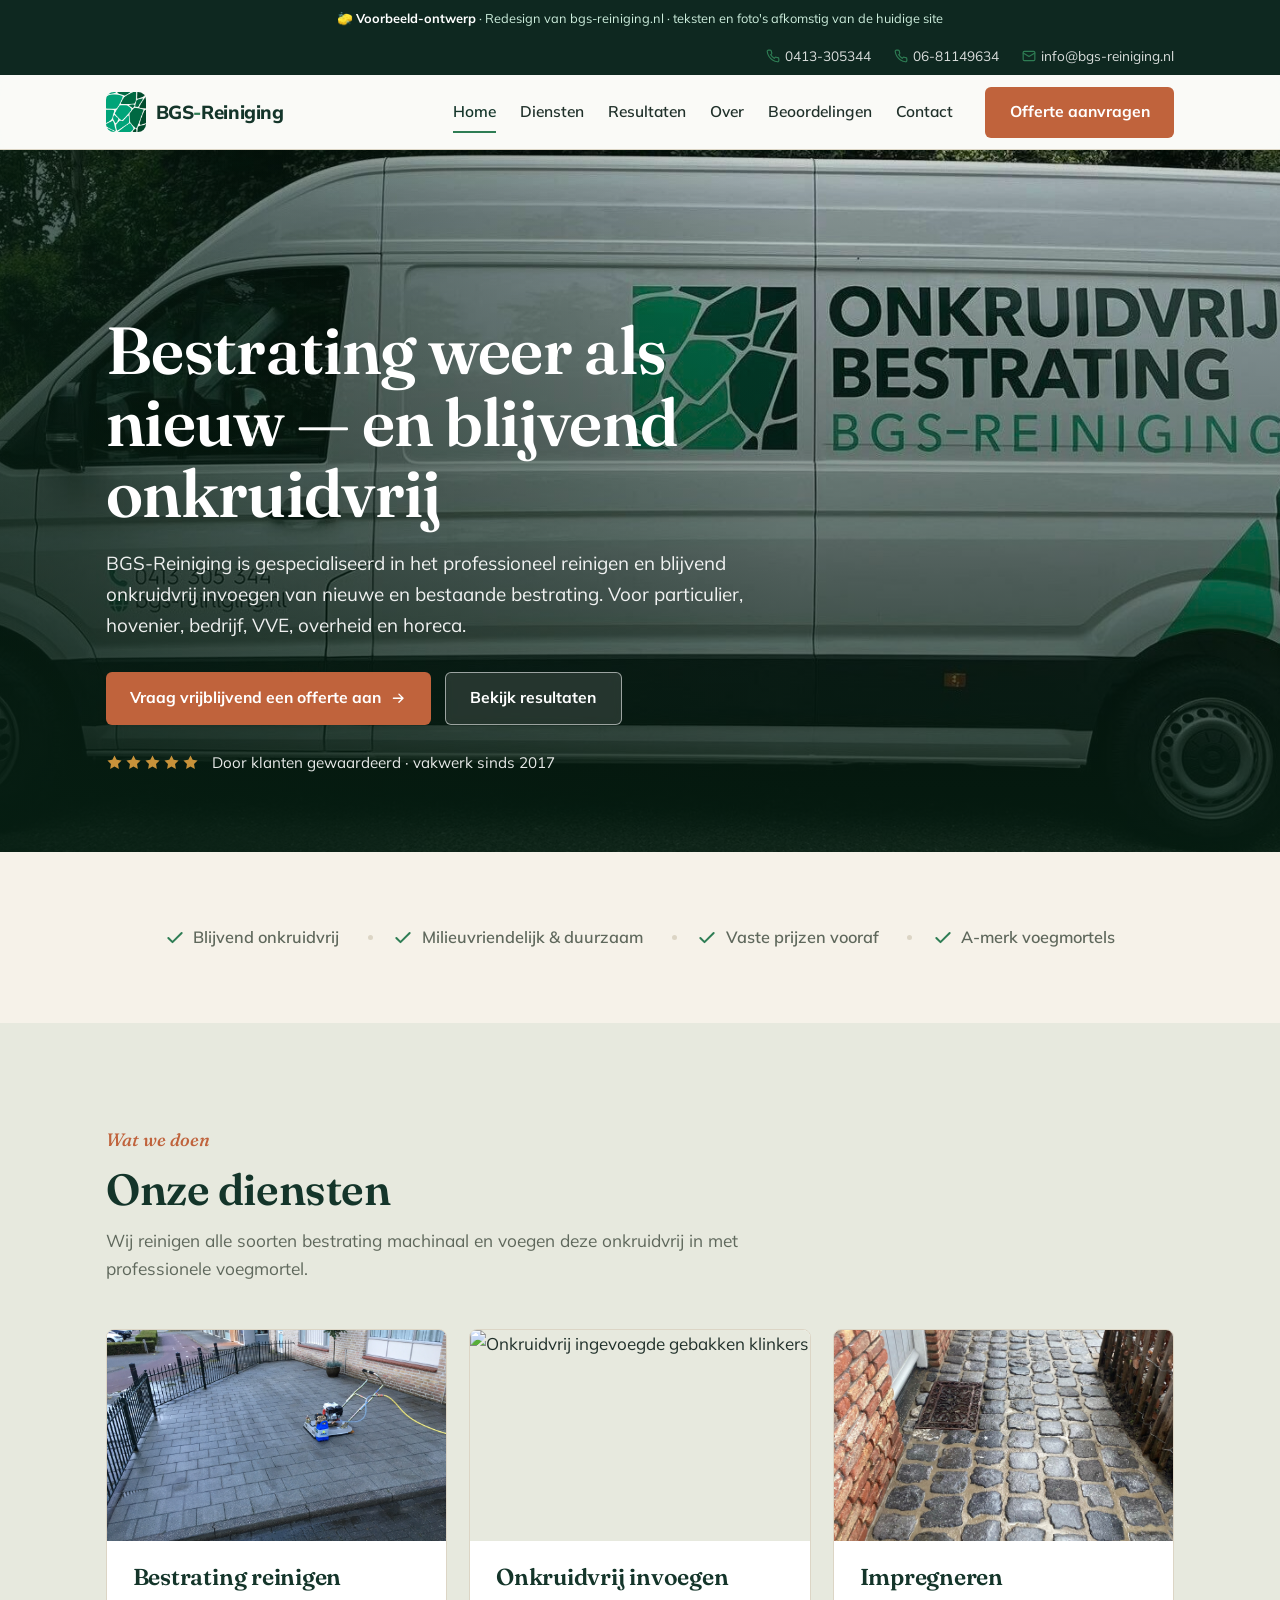
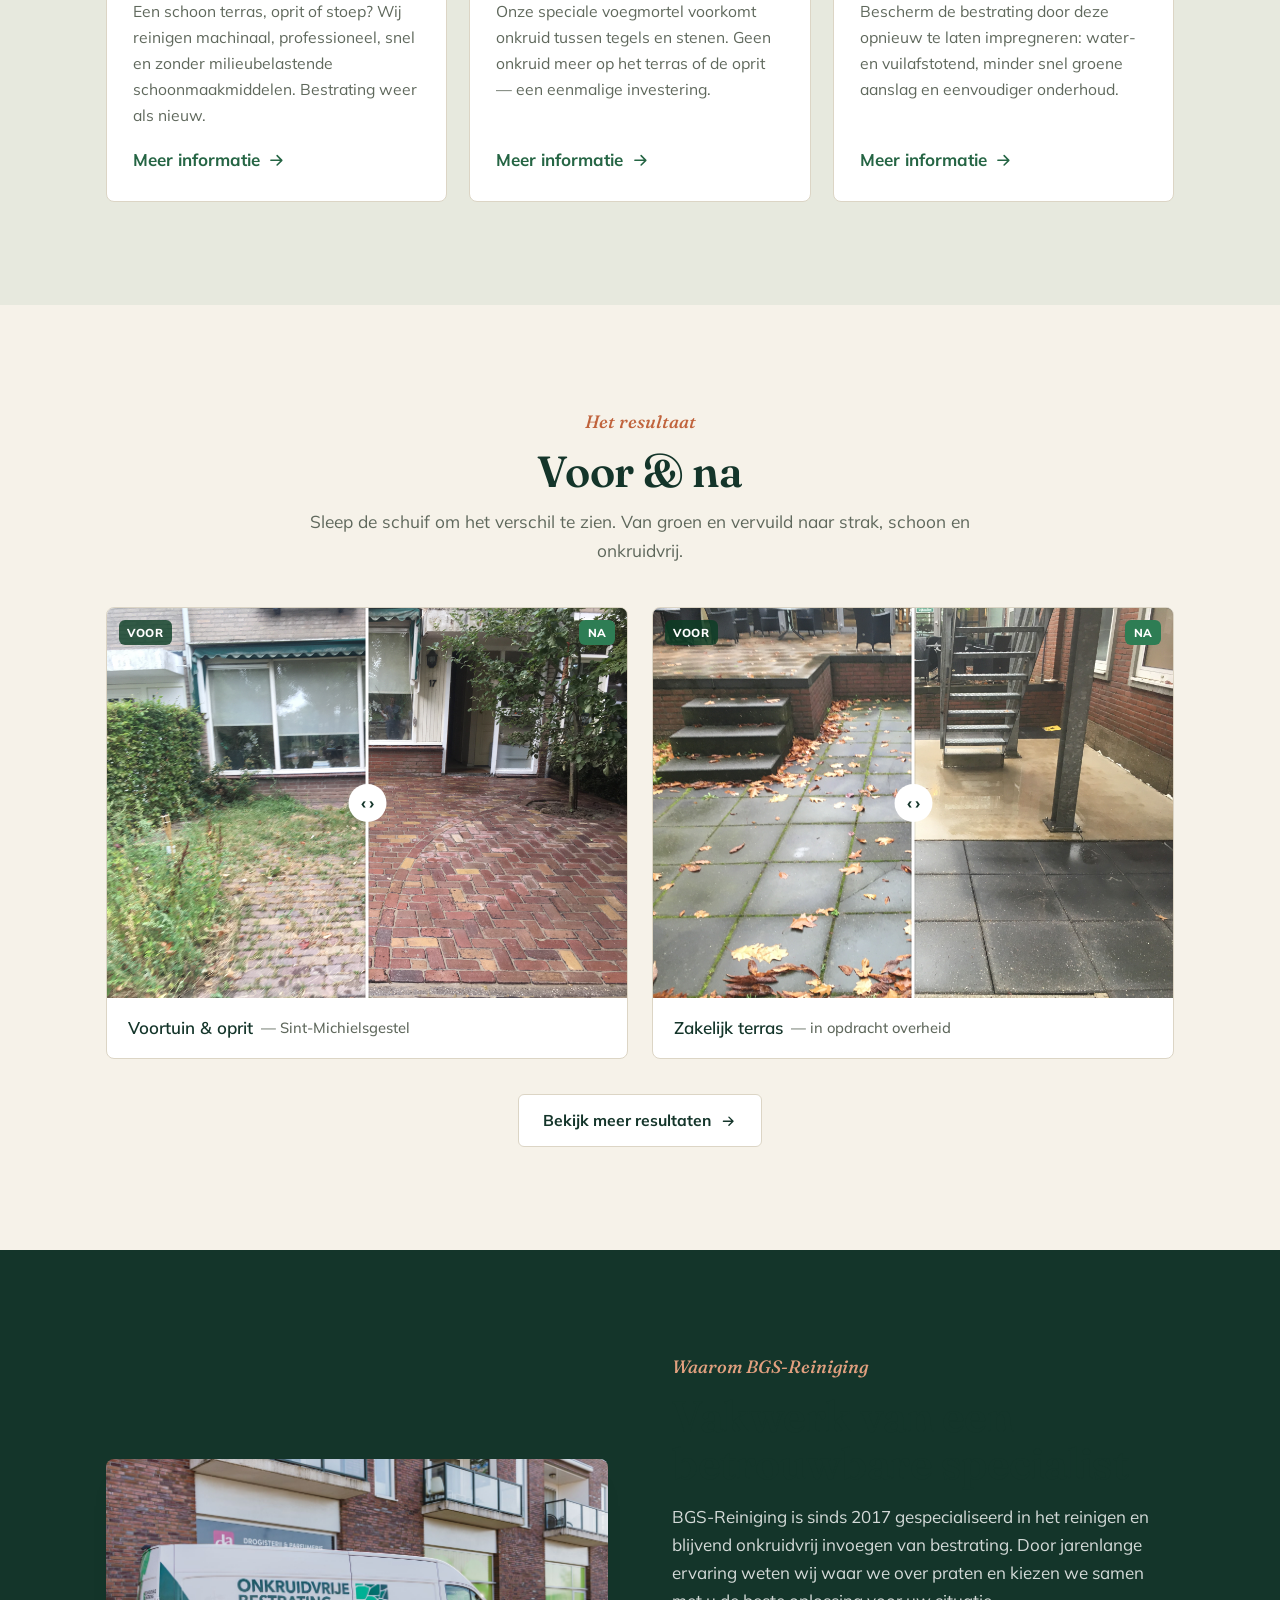
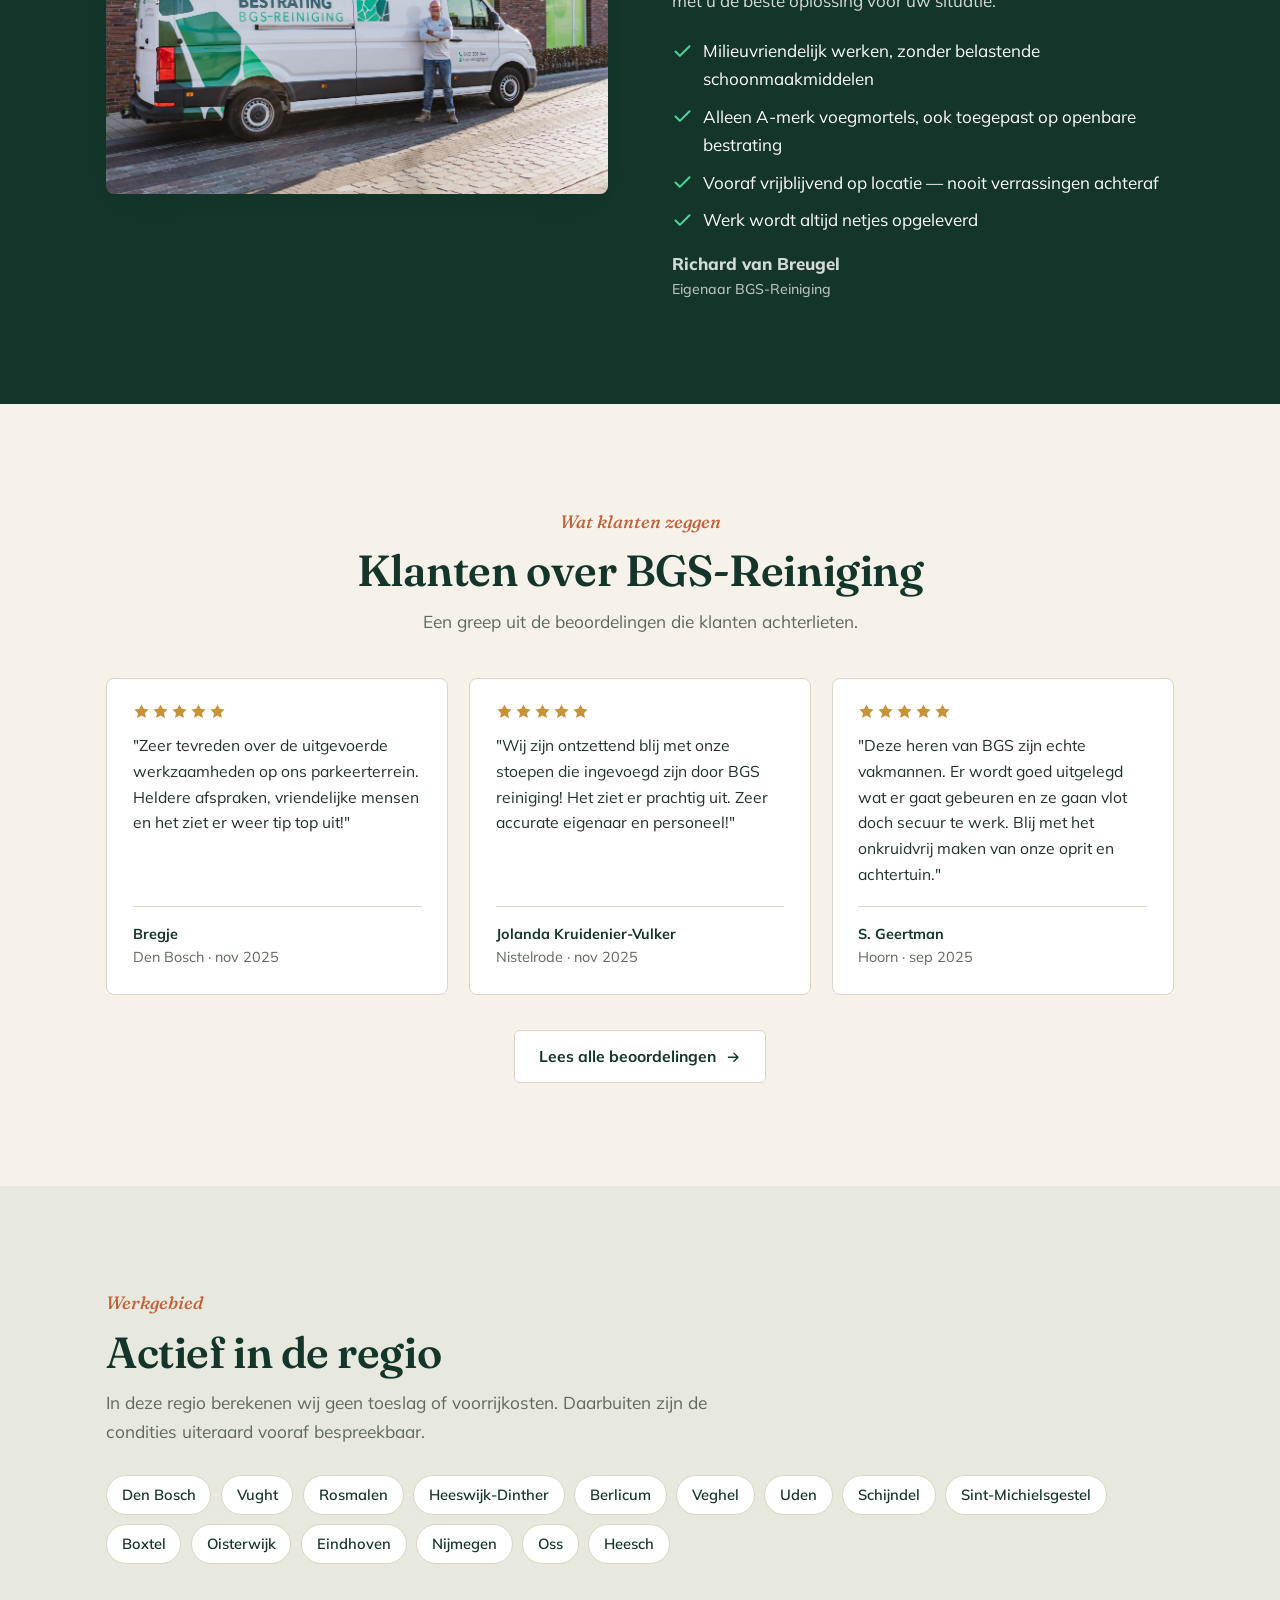
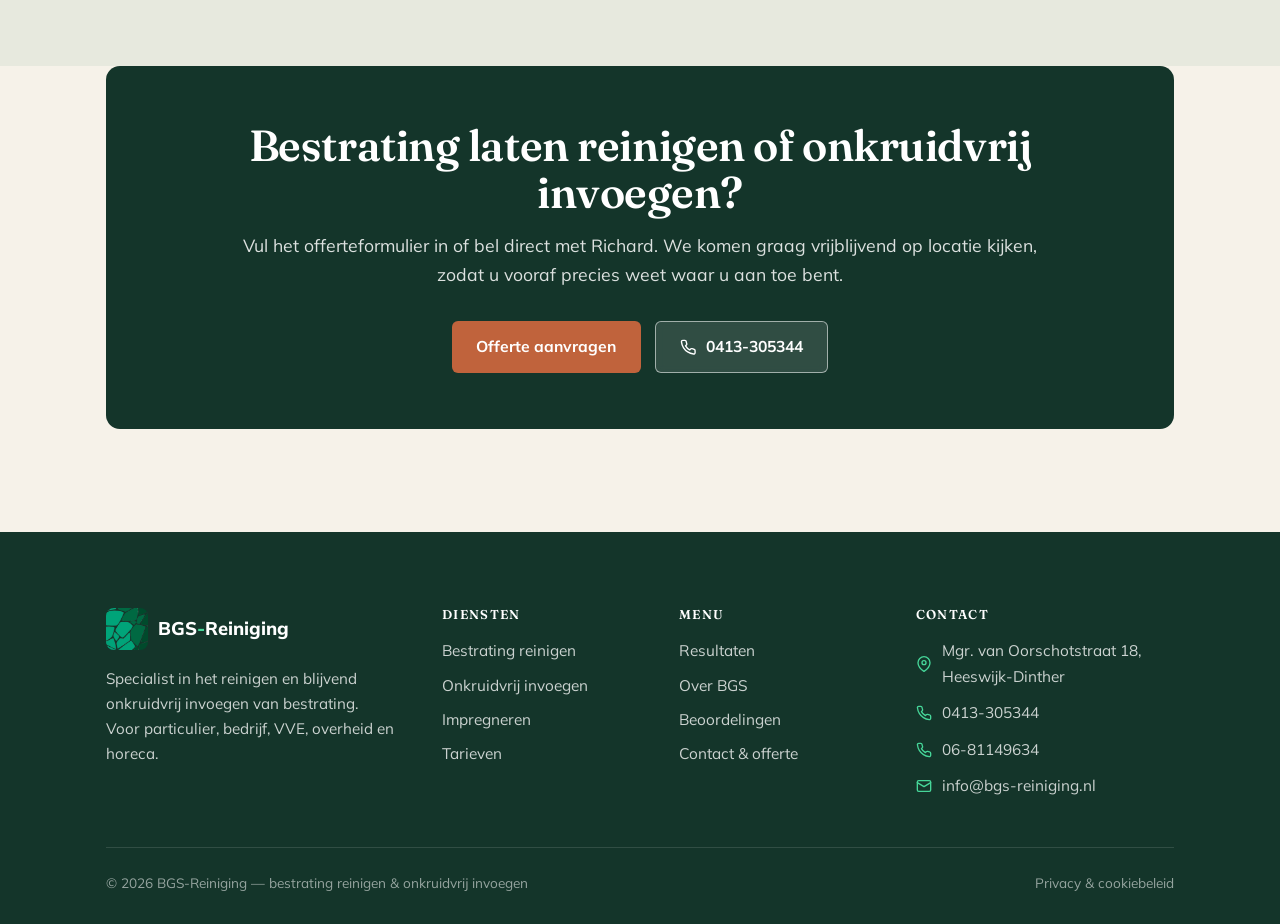
==== commit da851d20: "Betere foto voor dienst Bestrating reinigen" ====
--- a/index.html
+++ b/index.html
@@ -90,7 +90,7 @@
     </div>
     <div class="cards">
       <article class="card reveal">
-        <div class="card__media"><img src="assets/img/projecten/klinkers.jpg" alt="Oude klinkers half gereinigd"></div>
+        <div class="card__media"><img src="assets/img/reinigen-machine.jpg" alt="Reinigingsmachine van BGS op een net gereinigd terras"></div>
         <div class="card__body">
           <h3>Bestrating reinigen</h3>
           <p>Een schoon terras, oprit of stoep? Wij reinigen machinaal, professioneel, snel en zonder milieubelastende schoonmaakmiddelen. Bestrating weer als nieuw.</p>
